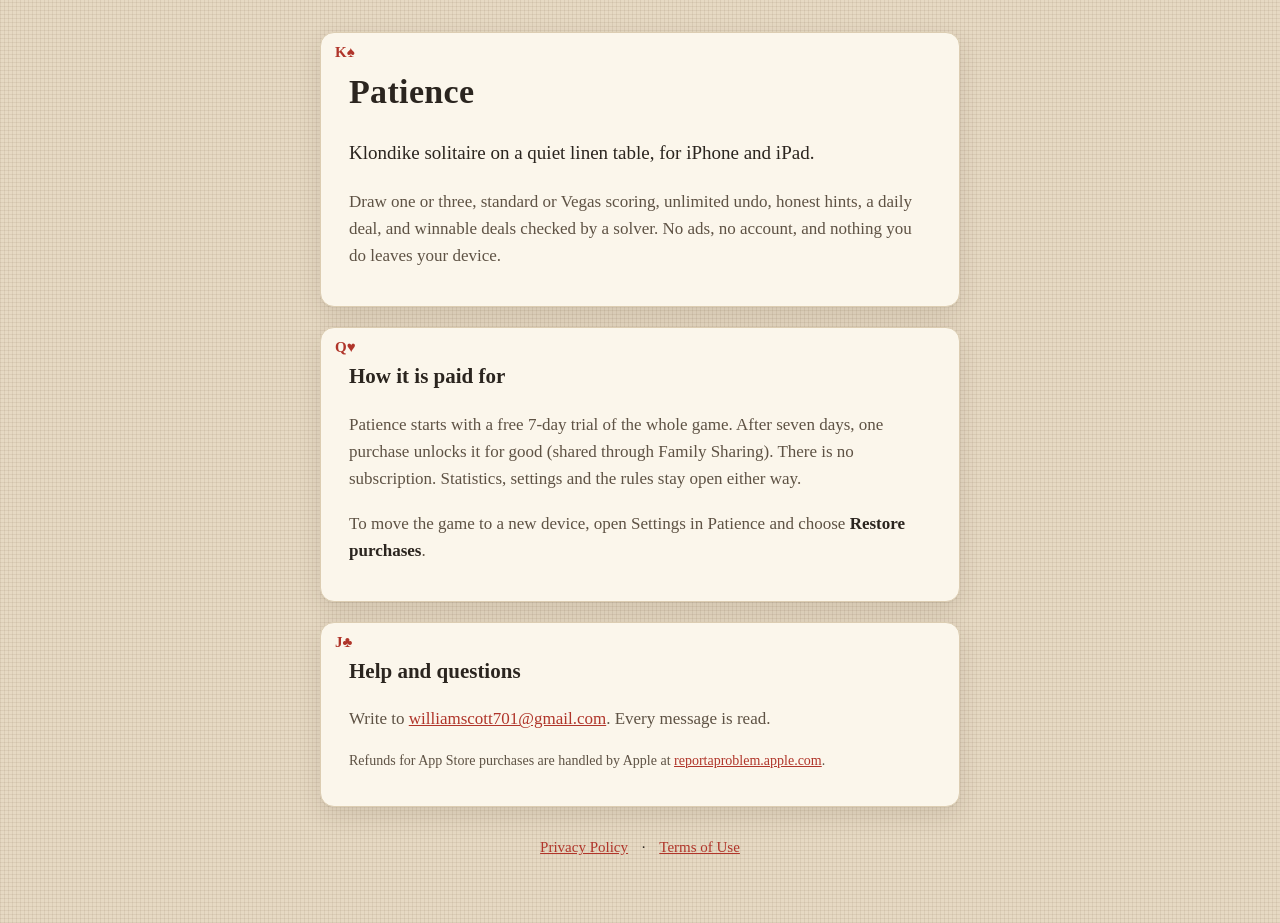
==== index.html @ 33de1d76 "Patience support site: home, privacy policy, terms of use Co-Authored-By: Claude Opus 5.5 <noreply@a" ====
<!doctype html>
<html lang="en">
<head>
<meta charset="utf-8">
<meta name="viewport" content="width=device-width, initial-scale=1">
<title>Patience · Klondike solitaire</title>
<meta name="description" content="Patience is Klondike solitaire on a quiet linen table. No ads, no account, no data collected.">
<link rel="stylesheet" href="style.css">
</head>
<body>
<main>
  <div class="card" data-index="K♠">
    <h1>Patience</h1>
    <p class="lede">Klondike solitaire on a quiet linen table, for iPhone and iPad.</p>
    <p>Draw one or three, standard or Vegas scoring, unlimited undo, honest hints, a daily deal, and winnable deals checked by a solver. No ads, no account, and nothing you do leaves your device.</p>
  </div>
  <div class="card" data-index="Q♥">
    <h2>How it is paid for</h2>
    <p>Patience starts with a free 7-day trial of the whole game. After seven days, one purchase unlocks it for good (shared through Family Sharing). There is no subscription. Statistics, settings and the rules stay open either way.</p>
    <p>To move the game to a new device, open Settings in Patience and choose <strong>Restore purchases</strong>.</p>
  </div>
  <div class="card" data-index="J♣">
    <h2>Help and questions</h2>
    <p>Write to <a href="mailto:williamscott701@gmail.com?subject=Patience">williamscott701@gmail.com</a>. Every message is read.</p>
    <p class="small">Refunds for App Store purchases are handled by Apple at <a href="https://reportaproblem.apple.com">reportaproblem.apple.com</a>.</p>
  </div>
  <nav><a href="privacy.html">Privacy Policy</a> · <a href="terms.html">Terms of Use</a></nav>
</main>
</body>
</html>
---- style.css ----
:root {
  --linen: #E6D9C3; --thread: rgba(122, 98, 71, 0.10); --card: #FBF6EB; --card-edge: #DCCDB2;
  --ink: #2B251F; --ink-soft: #5E5244; --red: #B0352A; --hem: #B49C78;
}
@media (prefers-color-scheme: dark) {
  :root { --linen: #2E2B27; --thread: rgba(0, 0, 0, 0.25); --card: #3A3631; --card-edge: #4D4840;
          --ink: #F1E8D8; --ink-soft: #C2B6A2; --red: #E07A6C; --hem: #8C7756; }
}
* { box-sizing: border-box; }
body {
  margin: 0; color: var(--ink); background-color: var(--linen);
  background-image: repeating-linear-gradient(0deg, var(--thread) 0 1px, transparent 1px 4px),
                    repeating-linear-gradient(90deg, var(--thread) 0 1px, transparent 1px 4px);
  font: 17px/1.6 "Iowan Old Style", "Palatino", Georgia, serif; padding: 32px 16px 64px;
}
main { max-width: 640px; margin: 0 auto; }
.card {
  background: var(--card); border: 1px solid var(--card-edge); border-radius: 14px;
  padding: 28px 28px 20px; box-shadow: 0 1px 0 rgba(0,0,0,0.04), 0 8px 24px rgba(60,45,25,0.12);
  margin-bottom: 20px; position: relative;
}
.card::before { content: attr(data-index); position: absolute; top: 12px; left: 14px;
  font: 600 15px/1 Georgia, serif; color: var(--red); }
h1 { font-size: 34px; margin: 4px 0 4px; letter-spacing: 0.01em; }
h2 { font-size: 21px; margin: 4px 0 8px; }
p, li { color: var(--ink-soft); }
strong { color: var(--ink); }
a { color: var(--red); }
nav { text-align: center; margin: 28px 0 0; font-size: 15px; }
nav a { margin: 0 10px; }
.lede { font-size: 19px; color: var(--ink); }
.small { font-size: 14px; }
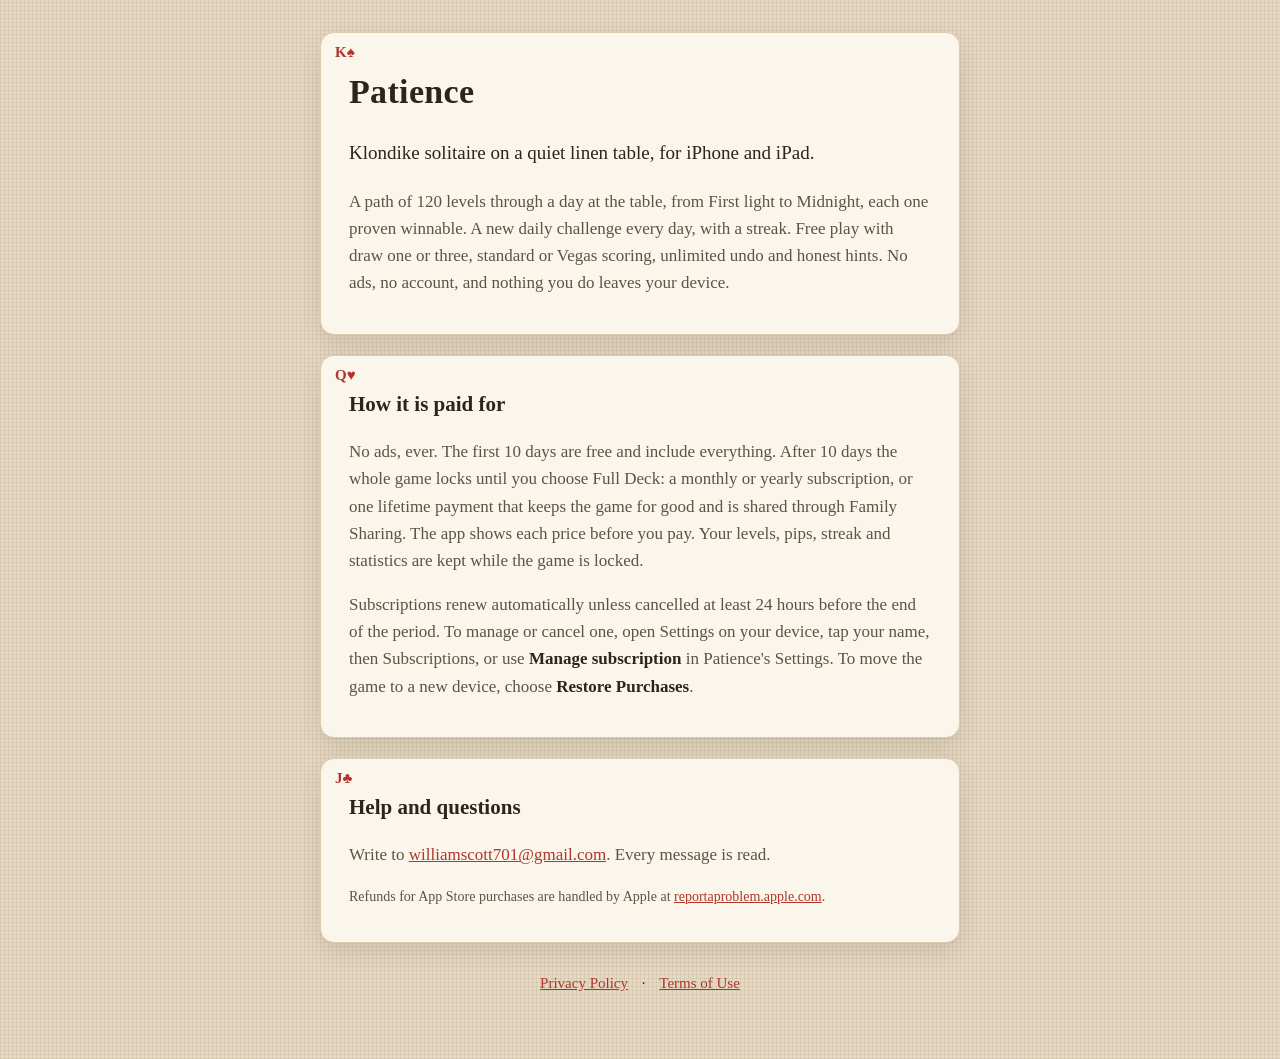
==== commit 85f5b835: "Terms and home page for the 10-day Trial, Full Deck plans and lifetime Terms of Use now cover the fr" ====
--- a/index.html
+++ b/index.html
@@ -4,20 +4,25 @@
 <meta charset="utf-8">
 <meta name="viewport" content="width=device-width, initial-scale=1">
 <title>Patience · Klondike solitaire</title>
-<meta name="description" content="Patience is Klondike solitaire on a quiet linen table. No ads, no account, no data collected.">
+<meta name="description" content="Patience is Klondike solitaire on a quiet linen table, with 120 levels and a daily challenge. No ads, no account, no data collected.">
 <link rel="stylesheet" href="style.css">
+<meta name="apple-itunes-app" content="app-id=6821081792">
+<meta property="og:title" content="Patience · Klondike solitaire">
+<meta property="og:description" content="Patience is Klondike solitaire on a quiet linen table, with 120 levels and a daily challenge. No ads, no account, no data collected.">
+<meta property="og:type" content="website">
+<meta property="og:url" content="https://williamscott701.github.io/patience-support/">
 </head>
 <body>
 <main>
   <div class="card" data-index="K♠">
     <h1>Patience</h1>
     <p class="lede">Klondike solitaire on a quiet linen table, for iPhone and iPad.</p>
-    <p>Draw one or three, standard or Vegas scoring, unlimited undo, honest hints, a daily deal, and winnable deals checked by a solver. No ads, no account, and nothing you do leaves your device.</p>
+    <p>A path of 120 levels through a day at the table, from First light to Midnight, each one proven winnable. A new daily challenge every day, with a streak. Free play with draw one or three, standard or Vegas scoring, unlimited undo and honest hints. No ads, no account, and nothing you do leaves your device.</p>
   </div>
   <div class="card" data-index="Q♥">
     <h2>How it is paid for</h2>
-    <p>Patience starts with a free 7-day trial of the whole game. After seven days, one purchase unlocks it for good (shared through Family Sharing). There is no subscription. Statistics, settings and the rules stay open either way.</p>
-    <p>To move the game to a new device, open Settings in Patience and choose <strong>Restore purchases</strong>.</p>
+    <p>No ads, ever. The first 10 days are free and include everything. After 10 days the whole game locks until you choose Full Deck: a monthly or yearly subscription, or one lifetime payment that keeps the game for good and is shared through Family Sharing. The app shows each price before you pay. Your levels, pips, streak and statistics are kept while the game is locked.</p>
+    <p>Subscriptions renew automatically unless cancelled at least 24 hours before the end of the period. To manage or cancel one, open Settings on your device, tap your name, then Subscriptions, or use <strong>Manage subscription</strong> in Patience's Settings. To move the game to a new device, choose <strong>Restore Purchases</strong>.</p>
   </div>
   <div class="card" data-index="J♣">
     <h2>Help and questions</h2>
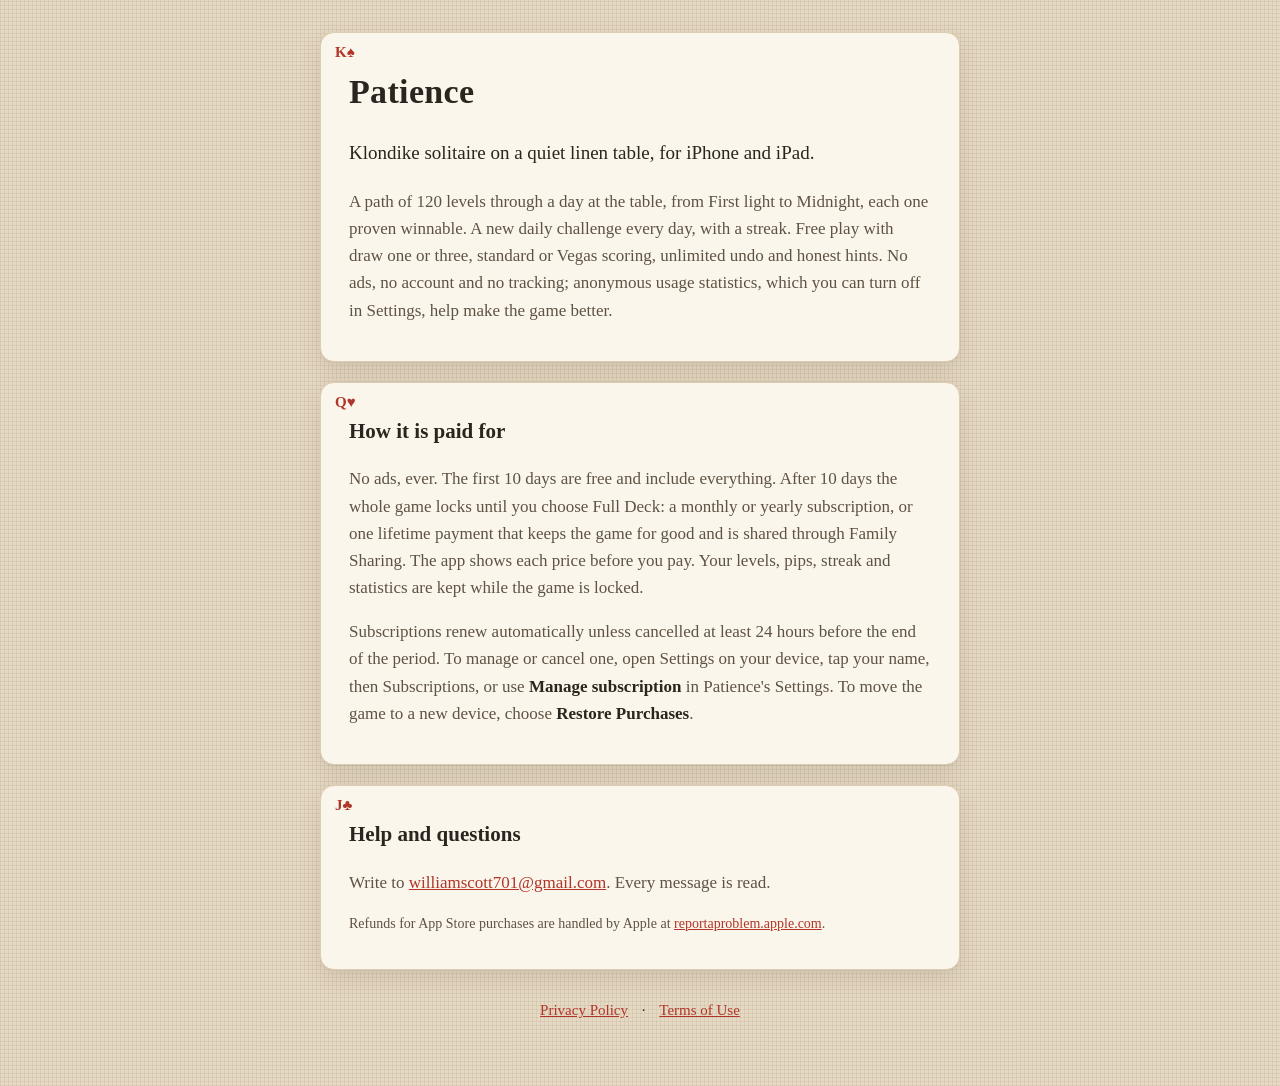
==== commit 4bfbc8c8: "Privacy policy: anonymous usage statistics through Google Analytics for Firebase The app now sends a" ====
--- a/index.html
+++ b/index.html
@@ -4,11 +4,11 @@
 <meta charset="utf-8">
 <meta name="viewport" content="width=device-width, initial-scale=1">
 <title>Patience · Klondike solitaire</title>
-<meta name="description" content="Patience is Klondike solitaire on a quiet linen table, with 120 levels and a daily challenge. No ads, no account, no data collected.">
+<meta name="description" content="Patience is Klondike solitaire on a quiet linen table, with 120 levels and a daily challenge. No ads, no account, no tracking.">
 <link rel="stylesheet" href="style.css">
 <meta name="apple-itunes-app" content="app-id=6821081792">
 <meta property="og:title" content="Patience · Klondike solitaire">
-<meta property="og:description" content="Patience is Klondike solitaire on a quiet linen table, with 120 levels and a daily challenge. No ads, no account, no data collected.">
+<meta property="og:description" content="Patience is Klondike solitaire on a quiet linen table, with 120 levels and a daily challenge. No ads, no account, no tracking.">
 <meta property="og:type" content="website">
 <meta property="og:url" content="https://williamscott701.github.io/patience-support/">
 </head>
@@ -17,7 +17,7 @@
   <div class="card" data-index="K♠">
     <h1>Patience</h1>
     <p class="lede">Klondike solitaire on a quiet linen table, for iPhone and iPad.</p>
-    <p>A path of 120 levels through a day at the table, from First light to Midnight, each one proven winnable. A new daily challenge every day, with a streak. Free play with draw one or three, standard or Vegas scoring, unlimited undo and honest hints. No ads, no account, and nothing you do leaves your device.</p>
+    <p>A path of 120 levels through a day at the table, from First light to Midnight, each one proven winnable. A new daily challenge every day, with a streak. Free play with draw one or three, standard or Vegas scoring, unlimited undo and honest hints. No ads, no account and no tracking; anonymous usage statistics, which you can turn off in Settings, help make the game better.</p>
   </div>
   <div class="card" data-index="Q♥">
     <h2>How it is paid for</h2>
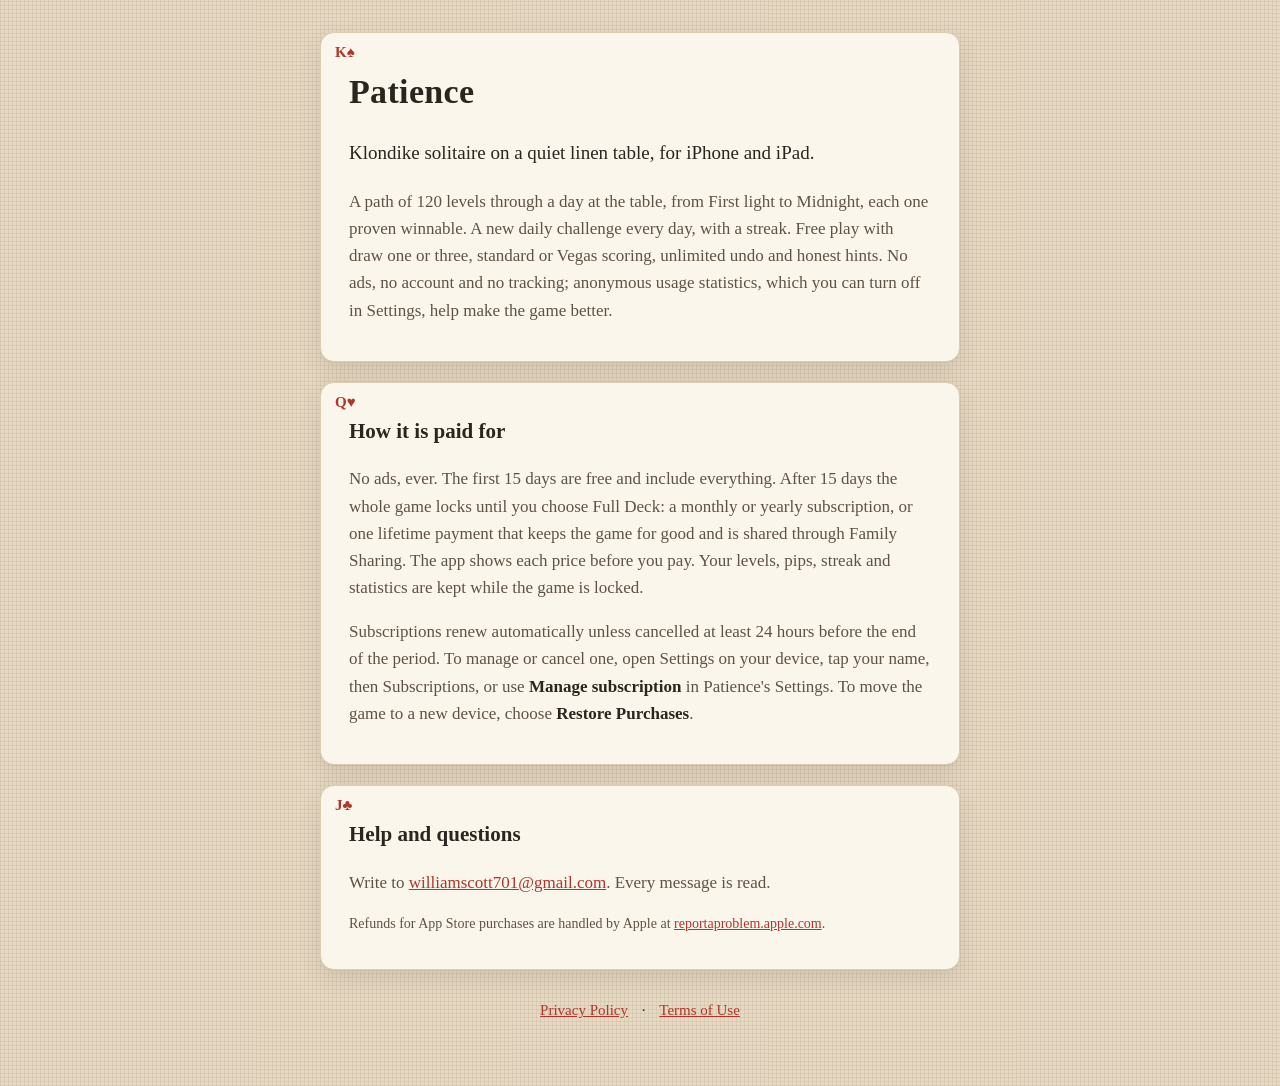
==== commit 9e300b40: "Terms and home page: the trial is 15 days Co-Authored-By: Claude Opus 5.5 <noreply@anthropic.com>" ====
--- a/index.html
+++ b/index.html
@@ -21,7 +21,7 @@
   </div>
   <div class="card" data-index="Q♥">
     <h2>How it is paid for</h2>
-    <p>No ads, ever. The first 10 days are free and include everything. After 10 days the whole game locks until you choose Full Deck: a monthly or yearly subscription, or one lifetime payment that keeps the game for good and is shared through Family Sharing. The app shows each price before you pay. Your levels, pips, streak and statistics are kept while the game is locked.</p>
+    <p>No ads, ever. The first 15 days are free and include everything. After 15 days the whole game locks until you choose Full Deck: a monthly or yearly subscription, or one lifetime payment that keeps the game for good and is shared through Family Sharing. The app shows each price before you pay. Your levels, pips, streak and statistics are kept while the game is locked.</p>
     <p>Subscriptions renew automatically unless cancelled at least 24 hours before the end of the period. To manage or cancel one, open Settings on your device, tap your name, then Subscriptions, or use <strong>Manage subscription</strong> in Patience's Settings. To move the game to a new device, choose <strong>Restore Purchases</strong>.</p>
   </div>
   <div class="card" data-index="J♣">
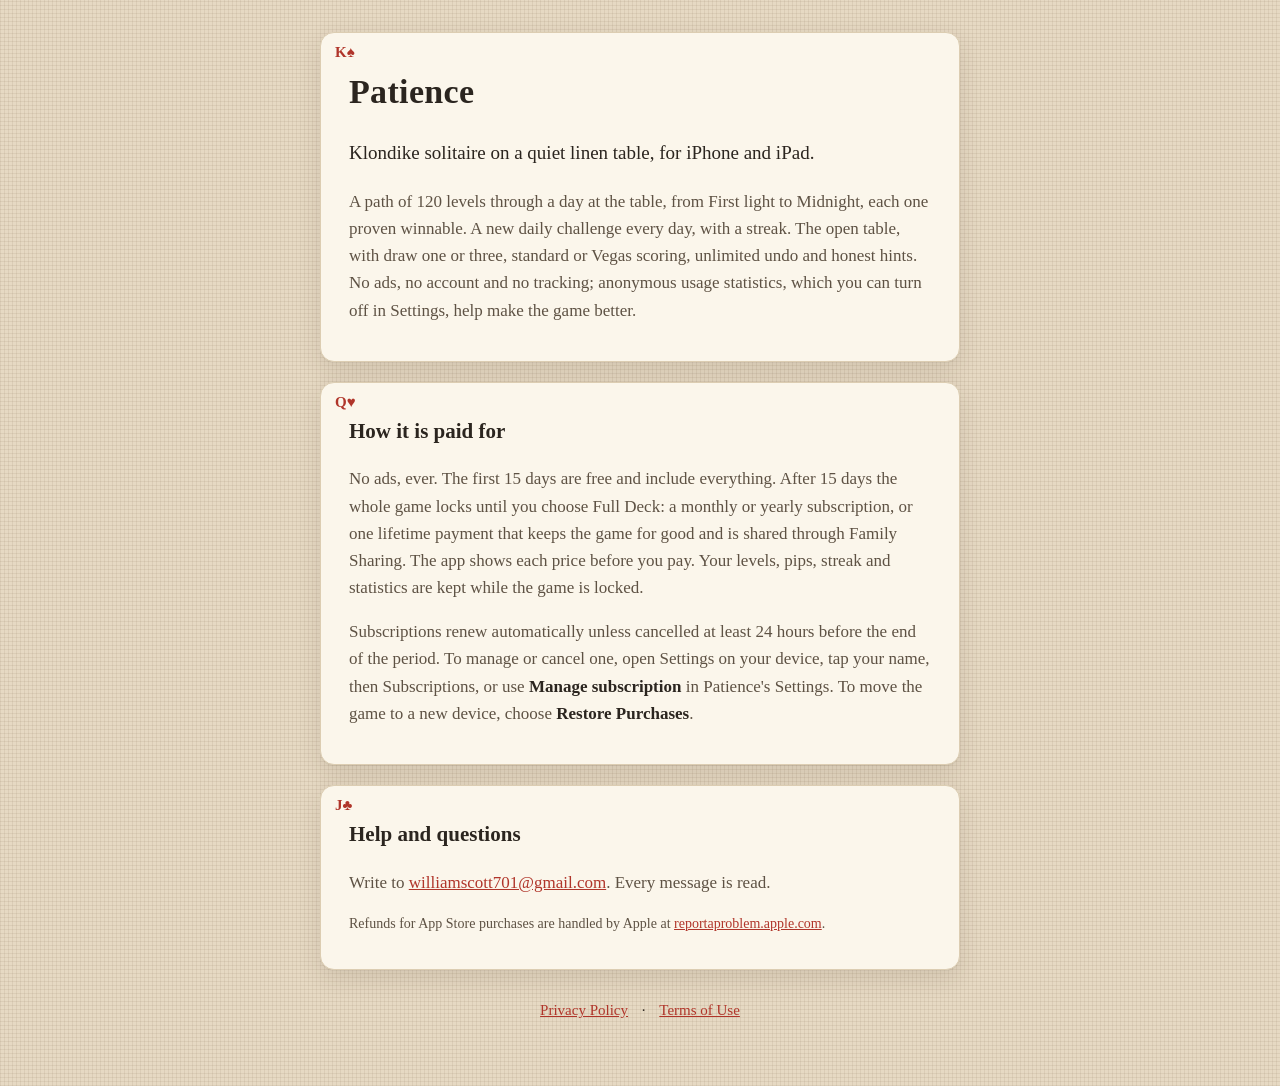
==== commit c4983b4d: "Call free play the open table, as the app now does Co-Authored-By: Claude Opus 5.5 <noreply@anthropi" ====
--- a/index.html
+++ b/index.html
@@ -17,7 +17,7 @@
   <div class="card" data-index="K♠">
     <h1>Patience</h1>
     <p class="lede">Klondike solitaire on a quiet linen table, for iPhone and iPad.</p>
-    <p>A path of 120 levels through a day at the table, from First light to Midnight, each one proven winnable. A new daily challenge every day, with a streak. Free play with draw one or three, standard or Vegas scoring, unlimited undo and honest hints. No ads, no account and no tracking; anonymous usage statistics, which you can turn off in Settings, help make the game better.</p>
+    <p>A path of 120 levels through a day at the table, from First light to Midnight, each one proven winnable. A new daily challenge every day, with a streak. The open table, with draw one or three, standard or Vegas scoring, unlimited undo and honest hints. No ads, no account and no tracking; anonymous usage statistics, which you can turn off in Settings, help make the game better.</p>
   </div>
   <div class="card" data-index="Q♥">
     <h2>How it is paid for</h2>
